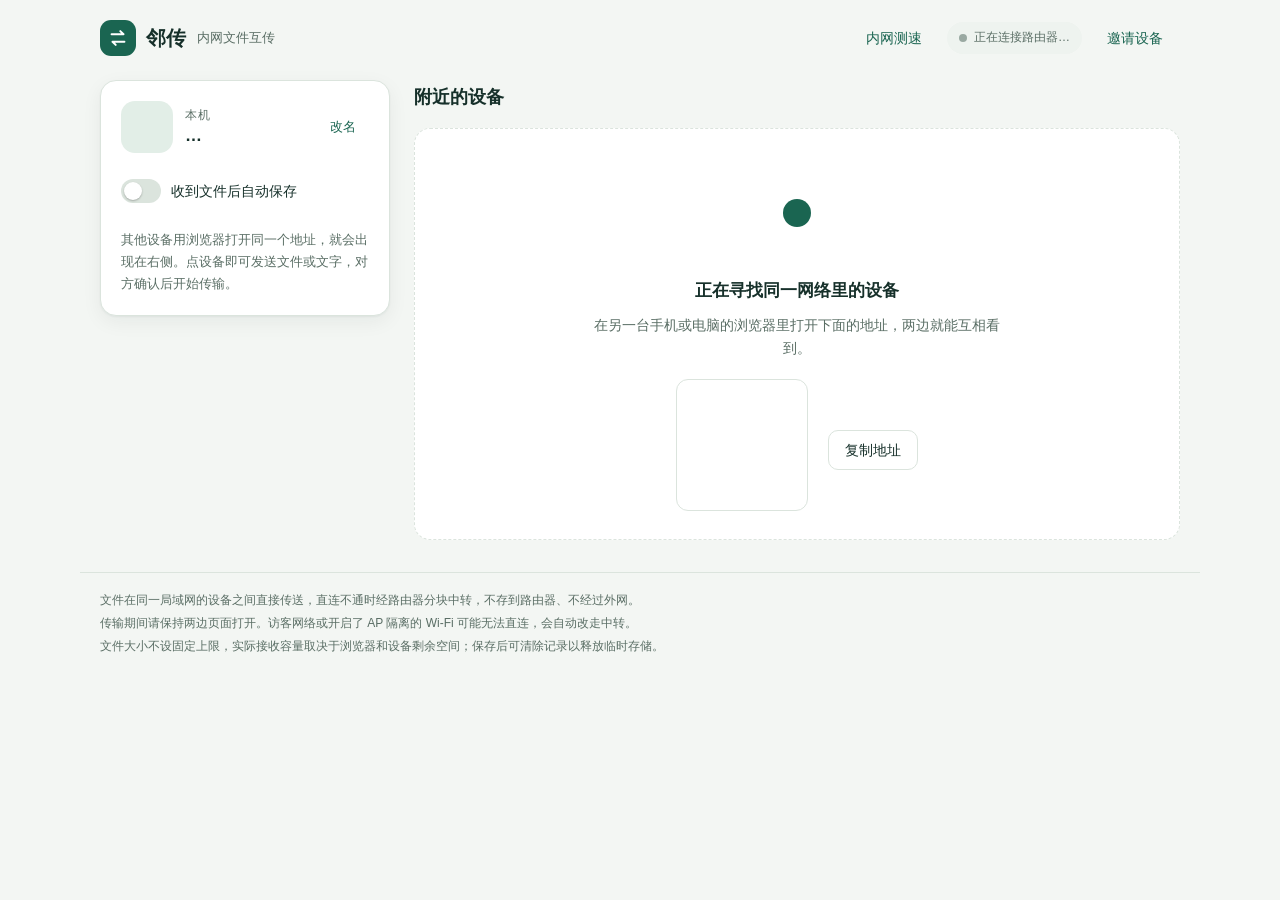
==== files/usr/share/lan-transfer/www/index.html @ baadef51 "Release v2.12.0: add device-to-router LAN speed test" ====
<!doctype html>
<html lang="zh-CN">
<head>
  <meta charset="utf-8">
  <meta name="viewport" content="width=device-width, initial-scale=1, viewport-fit=cover">
  <meta name="color-scheme" content="light dark">
  <meta http-equiv="Content-Security-Policy" content="default-src 'self'; script-src 'self'; style-src 'self'; connect-src 'self'; img-src 'self' data: blob:; object-src 'none'; base-uri 'none'; form-action 'none'">
  <title>邻传 · 内网文件互传</title>
  <link rel="icon" href="data:,">
  <link rel="stylesheet" href="style.css?v=2">
  <script src="qr.js?v=1" defer></script>
  <script src="app.js?v=1" defer></script>
</head>
<body>
  <a class="skip" href="#devices">跳到设备列表</a>
  <header class="topbar">
    <div class="brand">
      <span class="logo" aria-hidden="true"><svg viewBox="0 0 24 24"><path d="M5 8h13l-3.5-3.5M19 16H6l3.5 3.5"/></svg></span>
      <span class="brand-name">邻传</span>
      <span class="brand-sub">内网文件互传</span>
    </div>
    <div class="top-actions">
      <a class="btn ghost page-nav" href="speed.html">内网测速</a>
      <span id="net" class="net" role="status"><i aria-hidden="true"></i><span>正在连接路由器…</span></span>
      <button id="invite" class="btn ghost" type="button">邀请设备</button>
    </div>
  </header>
  <div id="banner" class="banner" role="alert" hidden></div>

  <main class="layout">
    <section class="me" aria-labelledby="me-label">
      <div class="me-card">
        <span id="me-icon" class="avatar big" aria-hidden="true"></span>
        <div class="me-text">
          <p id="me-label" class="eyebrow">本机</p>
          <p id="me-name" class="me-name">…</p>
          <p id="me-dev" class="me-dev"></p>
        </div>
        <button id="rename" class="btn ghost small" type="button">改名</button>
      </div>
      <label class="switch">
        <input id="auto-save" type="checkbox">
        <span class="switch-ui" aria-hidden="true"></span>
        <span>收到文件后自动保存</span>
      </label>
      <p class="hint">其他设备用浏览器打开同一个地址，就会出现在右侧。点设备即可发送文件或文字，对方确认后开始传输。</p>
    </section>

    <section id="devices" class="devices" aria-labelledby="devices-title" tabindex="-1">
      <div class="section-head">
        <h1 id="devices-title">附近的设备</h1>
        <span id="peer-count" class="count" aria-live="polite"></span>
      </div>
      <ul id="peer-list" class="peer-grid"></ul>
      <div id="empty" class="empty">
        <div class="radar" aria-hidden="true"><i></i><i></i><i></i><span></span></div>
        <h2>正在寻找同一网络里的设备</h2>
        <p>在另一台手机或电脑的浏览器里打开下面的地址，两边就能互相看到。</p>
        <div class="invite-inline">
          <div id="empty-qr" class="qr"></div>
          <div class="invite-text">
            <p id="empty-url" class="url"></p>
            <button id="empty-copy" class="btn" type="button">复制地址</button>
          </div>
        </div>
      </div>
    </section>

    <section id="history" class="history" aria-labelledby="history-title" hidden>
      <div class="section-head">
        <h2 id="history-title">传输记录</h2>
        <button id="clear-history" class="btn ghost small" type="button">清除已结束</button>
      </div>
      <div id="transfers" class="transfers"></div>
    </section>
  </main>

  <footer class="foot">
    <p>文件在同一局域网的设备之间直接传送，直连不通时经路由器分块中转，不存到路由器、不经过外网。</p>
    <p>传输期间请保持两边页面打开。访客网络或开启了 AP 隔离的 Wi-Fi 可能无法直连，会自动改走中转。</p>
    <p>文件大小不设固定上限，实际接收容量取决于浏览器和设备剩余空间；保存后可清除记录以释放临时存储。</p>
  </footer>

  <input id="file-input" class="offscreen" type="file" multiple tabindex="-1" aria-hidden="true">
  <div id="toast" class="toast" role="status" aria-live="polite"></div>
</body>
</html>
---- files/usr/share/lan-transfer/www/style.css ----
/* 邻传界面样式：扁平、克制，绿色主色延续 campus-fix 管理页风格。系统字体，不依赖任何外部资源。 */
:root {
  color-scheme: light dark;
  --bg: #f3f6f3;
  --surface: #ffffff;
  --surface-2: #eef3ef;
  --line: #dbe4dd;
  --text: #16302a;
  --muted: #5a6e65;
  --primary: #1a6551;
  --primary-strong: #124c3d;
  --on-primary: #ffffff;
  --primary-soft: #e2eee7;
  --warn: #8a5300;
  --warn-soft: #fbf0dc;
  --danger: #b42318;
  --danger-soft: #fdecea;
  --ok: #17693f;
  --scrim: rgb(10 24 19 / 48%);
  --focus: #2f8a6c;
  --radius: 16px;
  --radius-sm: 10px;
  --shadow: 0 1px 2px rgb(16 40 32 / 5%), 0 6px 20px rgb(16 40 32 / 6%);
  --ease: cubic-bezier(.2, .7, .2, 1);
  --font: -apple-system, BlinkMacSystemFont, "Segoe UI", "PingFang SC", "Hiragino Sans GB", "Microsoft YaHei", "Noto Sans CJK SC", "Source Han Sans SC", sans-serif;
}

@media (prefers-color-scheme: dark) {
  :root {
    --bg: #0e1613;
    --surface: #16211d;
    --surface-2: #1c2a25;
    --line: #2b3b35;
    --text: #e5eee8;
    --muted: #9fb3a9;
    --primary: #45b38d;
    --primary-strong: #63c7a3;
    --on-primary: #05231a;
    --primary-soft: #1b3a30;
    --warn: #f0b75a;
    --warn-soft: #3a2c12;
    --danger: #ff8a7f;
    --danger-soft: #3d1c19;
    --ok: #6fd3a0;
    --scrim: rgb(0 0 0 / 60%);
    --focus: #63c7a3;
    --shadow: 0 1px 2px rgb(0 0 0 / 30%), 0 8px 24px rgb(0 0 0 / 25%);
  }
}

* { box-sizing: border-box; }
html { -webkit-text-size-adjust: 100%; }
body {
  margin: 0;
  min-height: 100dvh;
  font: 15px/1.6 var(--font);
  color: var(--text);
  background: var(--bg);
  -webkit-tap-highlight-color: transparent;
}
[hidden] { display: none !important; }
h1, h2, h3, p { margin: 0; }
button, input, textarea { font: inherit; color: inherit; }
svg { width: 1em; height: 1em; flex: none; }
.icon { fill: none; stroke: currentColor; stroke-width: 1.8; stroke-linecap: round; stroke-linejoin: round; }
:focus-visible { outline: 2px solid var(--focus); outline-offset: 2px; }

.skip {
  position: absolute; left: 12px; top: -48px; z-index: 50;
  padding: 10px 14px; border-radius: var(--radius-sm);
  background: var(--primary); color: var(--on-primary); text-decoration: none;
}
.skip:focus { top: 12px; }
.offscreen { position: fixed; left: -9999px; top: 0; opacity: 0; }

/* 按钮 */
.btn {
  display: inline-flex; align-items: center; justify-content: center; gap: 6px;
  min-height: 40px; padding: 8px 16px;
  border: 1px solid var(--line); border-radius: var(--radius-sm);
  background: var(--surface); color: var(--text);
  font-size: 14px; font-weight: 550; line-height: 1.2; white-space: nowrap;
  cursor: pointer; touch-action: manipulation;
  transition: background-color .15s var(--ease), border-color .15s var(--ease), transform .1s var(--ease);
}
.btn:hover:not(:disabled) { background: var(--surface-2); }
.btn:active:not(:disabled) { transform: scale(.97); }
.btn:disabled { opacity: .45; cursor: not-allowed; }
.btn.primary { background: var(--primary); border-color: var(--primary); color: var(--on-primary); }
.btn.primary:hover:not(:disabled) { background: var(--primary-strong); border-color: var(--primary-strong); }
.btn.ghost { background: transparent; border-color: transparent; color: var(--primary); }
.btn.ghost:hover:not(:disabled) { background: var(--primary-soft); }
.btn.danger { color: var(--danger); }
.btn.small { min-height: 34px; padding: 6px 12px; font-size: 13px; }
.btn svg { font-size: 17px; }
@media (pointer: coarse) {
  .btn, .btn.small { min-height: 44px; }
}

/* 顶栏 */
.topbar {
  display: flex; align-items: center; justify-content: space-between; gap: 12px;
  max-width: 1120px; margin: 0 auto;
  padding: calc(18px + env(safe-area-inset-top)) max(20px, env(safe-area-inset-right)) 18px max(20px, env(safe-area-inset-left));
}
.brand { display: flex; align-items: center; gap: 10px; min-width: 0; }
.logo {
  display: grid; place-items: center; width: 36px; height: 36px; border-radius: 11px;
  background: var(--primary); color: var(--on-primary); font-size: 22px;
}
.logo svg { fill: none; stroke: currentColor; stroke-width: 2.2; stroke-linecap: round; stroke-linejoin: round; }
.brand-name { font-size: 20px; font-weight: 750; letter-spacing: .02em; }
.brand-sub { color: var(--muted); font-size: 13px; white-space: nowrap; }
.top-actions { display: flex; align-items: center; gap: 8px; }
.net {
  display: inline-flex; align-items: center; gap: 7px;
  padding: 6px 12px; border-radius: 999px; background: var(--surface-2);
  color: var(--muted); font-size: 12px; white-space: nowrap;
}
.net i { width: 8px; height: 8px; border-radius: 50%; background: #9aa9a2; }
.net.online i { background: var(--ok); }
.net.offline { background: var(--danger-soft); color: var(--danger); }
.net.offline i { background: var(--danger); }

.banner {
  display: flex; align-items: center; justify-content: space-between; gap: 12px; flex-wrap: wrap;
  max-width: 1080px; margin: 0 auto 12px; padding: 12px 16px; border-radius: var(--radius-sm);
  background: var(--warn-soft); color: var(--warn); font-size: 14px;
}
.banner { margin-left: max(20px, env(safe-area-inset-left)); margin-right: max(20px, env(safe-area-inset-right)); }
@media (min-width: 1121px) { .banner { margin-left: auto; margin-right: auto; } }

/* 主体布局 */
.layout {
  display: grid; grid-template-columns: 290px minmax(0, 1fr); gap: 24px; align-items: start;
  max-width: 1120px; margin: 0 auto;
  padding: 4px max(20px, env(safe-area-inset-right)) 24px max(20px, env(safe-area-inset-left));
}
.history { grid-column: 1 / -1; }
.section-head { display: flex; align-items: center; gap: 12px; margin-bottom: 14px; min-height: 34px; }
.section-head h1, .section-head h2 { font-size: 18px; font-weight: 700; }
.section-head .btn { margin-left: auto; }
.count { color: var(--muted); font-size: 13px; }

/* 本机 */
.me {
  position: sticky; top: 16px;
  display: grid; gap: 16px; padding: 20px;
  border: 1px solid var(--line); border-radius: var(--radius); background: var(--surface); box-shadow: var(--shadow);
}
.me-card { display: flex; align-items: center; gap: 12px; min-width: 0; }
.me-text { min-width: 0; flex: 1; }
.eyebrow { color: var(--muted); font-size: 12px; letter-spacing: .08em; }
.me-name { font-size: 17px; font-weight: 700; overflow-wrap: anywhere; line-height: 1.35; }
.me-dev { color: var(--muted); font-size: 12px; overflow-wrap: anywhere; }
.hint { color: var(--muted); font-size: 13px; line-height: 1.7; }
.avatar {
  display: grid; place-items: center; flex: none;
  width: 44px; height: 44px; border-radius: 14px;
  background: var(--primary-soft); color: var(--primary); font-size: 24px;
}
.avatar.big { width: 52px; height: 52px; font-size: 28px; }

.switch { display: flex; align-items: center; gap: 10px; font-size: 14px; cursor: pointer; min-height: 44px; }
.switch input { position: absolute; opacity: 0; width: 1px; height: 1px; }
.switch-ui {
  position: relative; flex: none; width: 40px; height: 24px; border-radius: 12px;
  background: var(--line); transition: background-color .15s var(--ease);
}
.switch-ui::after {
  content: ""; position: absolute; left: 3px; top: 3px; width: 18px; height: 18px; border-radius: 50%;
  background: #fff; box-shadow: 0 1px 2px rgb(0 0 0 / 25%); transition: transform .15s var(--ease);
}
.switch input:checked + .switch-ui { background: var(--primary); }
.switch input:checked + .switch-ui::after { transform: translateX(16px); }
.switch input:focus-visible + .switch-ui { outline: 2px solid var(--focus); outline-offset: 2px; }

/* 设备网格 */
.devices { min-width: 0; outline: none; }
.peer-grid {
  list-style: none; margin: 0; padding: 0;
  display: grid; grid-template-columns: repeat(auto-fill, minmax(210px, 1fr)); gap: 14px;
}
.peer {
  position: relative; display: flex; flex-direction: column; gap: 14px; min-width: 0;
  padding: 16px; border: 1px solid var(--line); border-radius: var(--radius);
  background: var(--surface); box-shadow: var(--shadow);
  transition: border-color .15s var(--ease), background-color .15s var(--ease);
  animation: rise .25s var(--ease);
}
.peer.drop { border: 2px dashed var(--primary); background: var(--primary-soft); padding: 15px; }
.peer.drop::after {
  content: "松手即发送"; position: absolute; top: 0; right: 0; bottom: 0; left: 0; display: grid; place-items: center;
  border-radius: var(--radius); background: rgb(26 101 81 / 88%); color: #fff; font-weight: 700;
}
.peer-top { display: flex; gap: 12px; align-items: flex-start; min-width: 0; }
.peer-text { min-width: 0; flex: 1; display: grid; gap: 2px; }
.peer-name { font-size: 16px; font-weight: 700; line-height: 1.35; overflow-wrap: anywhere; }
.peer-meta { color: var(--muted); font-size: 12px; overflow-wrap: anywhere; }
.peer-tags { display: flex; flex-wrap: wrap; gap: 6px; margin-top: 4px; }
.tag {
  display: inline-flex; align-items: center; gap: 4px;
  padding: 1px 8px; border-radius: 999px; font-size: 11px; line-height: 20px;
  background: var(--surface-2); color: var(--muted);
}
.tag.direct { background: var(--primary-soft); color: var(--primary); }
.tag.relay { background: var(--warn-soft); color: var(--warn); }
.tag.busy::before {
  content: ""; width: 8px; height: 8px; border-radius: 50%;
  border: 1.5px solid currentColor; border-right-color: transparent; animation: spin .8s linear infinite;
}
.peer-actions { display: flex; gap: 8px; margin-top: auto; }
.peer-actions .btn { flex: 1; padding-left: 10px; padding-right: 10px; }
.peer-bar { display: block; height: 4px; border-radius: 2px; background: var(--surface-2); overflow: hidden; margin-top: -4px; }
.peer-bar i { display: block; height: 100%; background: var(--primary); transform-origin: left; transform: scaleX(0); transition: transform .3s linear; }

/* 空状态 */
.empty {
  display: grid; justify-items: center; gap: 10px; text-align: center;
  padding: 36px 20px 28px; border: 1px dashed var(--line); border-radius: var(--radius); background: var(--surface);
}
.empty h2 { font-size: 17px; }
.empty > p { color: var(--muted); font-size: 14px; max-width: 30em; }
.radar { position: relative; width: 96px; height: 96px; margin-bottom: 6px; }
.radar i {
  position: absolute; top: 0; right: 0; bottom: 0; left: 0; border-radius: 50%; border: 2px solid var(--primary);
  opacity: 0; animation: ping 2.4s var(--ease) infinite;
}
.radar i:nth-child(2) { animation-delay: .8s; }
.radar i:nth-child(3) { animation-delay: 1.6s; }
.radar span {
  position: absolute; top: 34px; right: 34px; bottom: 34px; left: 34px; border-radius: 50%; background: var(--primary);
}
.invite-inline { display: flex; align-items: center; gap: 20px; margin-top: 10px; text-align: left; flex-wrap: wrap; justify-content: center; }
.invite-text { display: grid; gap: 10px; justify-items: start; }
.qr { width: 132px; height: 132px; padding: 6px; border-radius: 12px; background: #fff; border: 1px solid var(--line); }
.qr svg { width: 100%; height: 100%; display: block; }
.url {
  font: 600 16px/1.4 ui-monospace, "SFMono-Regular", Consolas, monospace;
  color: var(--text); overflow-wrap: anywhere; user-select: all;
}

/* 传输记录 */
.transfers { display: grid; gap: 12px; }
.xfer {
  display: grid; gap: 10px; padding: 16px 18px;
  border: 1px solid var(--line); border-radius: var(--radius); background: var(--surface); box-shadow: var(--shadow);
  animation: rise .25s var(--ease);
}
.xfer-head { display: flex; align-items: flex-start; gap: 12px; min-width: 0; }
.xfer-icon {
  display: grid; place-items: center; flex: none; width: 36px; height: 36px; border-radius: 11px;
  background: var(--primary-soft); color: var(--primary); font-size: 20px;
}
.xfer.in .xfer-icon { background: var(--surface-2); color: var(--text); }
.xfer-title { min-width: 0; flex: 1; display: grid; }
.xfer-title strong { font-size: 15px; overflow-wrap: anywhere; }
.xfer-meta { color: var(--muted); font-size: 12px; }
.xfer-actions { display: flex; gap: 6px; flex-wrap: wrap; justify-content: flex-end; }
.bar { height: 6px; border-radius: 3px; background: var(--surface-2); overflow: hidden; }
.bar i { display: block; height: 100%; background: var(--primary); transform-origin: left; transform: scaleX(0); transition: transform .3s linear; }
.xfer[data-state="failed"] .bar i, .xfer[data-state="cancelled"] .bar i, .xfer[data-state="rejected"] .bar i { background: var(--muted); }
.xfer-status { font-size: 13px; color: var(--muted); font-variant-numeric: tabular-nums; overflow-wrap: anywhere; }
.xfer[data-state="failed"] .xfer-status, .xfer[data-state="rejected"] .xfer-status { color: var(--danger); }
.xfer[data-state="done"] .xfer-status { color: var(--ok); }
.xfer-files { list-style: none; margin: 0; padding: 0; display: grid; gap: 2px; }
.xfer-files li {
  display: flex; align-items: center; gap: 10px; min-height: 44px; padding: 4px 0;
  border-top: 1px solid var(--line); font-size: 13px;
}
.xfer-files li:first-child { border-top: 0; }
.thumb {
  flex: none; width: 36px; height: 36px; border-radius: 8px; object-fit: cover;
  background: var(--surface-2); display: grid; place-items: center; color: var(--muted); font-size: 18px;
}
.fname { flex: 1; min-width: 0; overflow-wrap: anywhere; line-height: 1.4; }
.fsize { color: var(--muted); font-size: 12px; white-space: nowrap; font-variant-numeric: tabular-nums; }
.fstate { width: 18px; color: var(--ok); font-size: 16px; display: grid; place-items: center; }
.more { justify-self: start; }
.xfer-text {
  white-space: pre-wrap; overflow-wrap: anywhere; font-size: 14px; line-height: 1.7;
  max-height: 9.6em; overflow: hidden; padding: 10px 12px; border-radius: var(--radius-sm); background: var(--surface-2);
}
.xfer-text.open { max-height: none; }

.foot {
  max-width: 1120px; margin: 8px auto 0; display: grid; gap: 4px;
  padding: 18px max(20px, env(safe-area-inset-right)) calc(28px + env(safe-area-inset-bottom)) max(20px, env(safe-area-inset-left));
  color: var(--muted); font-size: 12px; border-top: 1px solid var(--line);
}

/* 对话框 */
.overlay {
  position: fixed; top: 0; right: 0; bottom: 0; left: 0; z-index: 40; display: grid; place-items: center; padding: 20px;
  background: var(--scrim); animation: fade .18s var(--ease);
}
.dialog {
  width: min(460px, 100%); max-height: calc(100dvh - 40px); overflow: auto;
  display: grid; gap: 16px; padding: 22px;
  border-radius: 20px; background: var(--surface); color: var(--text); box-shadow: 0 20px 60px rgb(0 0 0 / 25%);
  animation: pop .2s var(--ease);
}
.dialog h2 { font-size: 18px; line-height: 1.4; overflow-wrap: anywhere; }
.dialog-body { display: grid; gap: 12px; font-size: 14px; min-width: 0; }
.dialog-body .muted { color: var(--muted); font-size: 13px; }
.dialog-actions { display: flex; gap: 10px; justify-content: flex-end; flex-wrap: wrap; }
.dialog-actions .btn { min-width: 92px; }
.dialog textarea, .dialog input[type="text"] {
  width: 100%; border: 1px solid var(--line); border-radius: var(--radius-sm);
  padding: 12px; background: var(--bg); font-size: 16px; line-height: 1.6; resize: vertical;
}
.dialog textarea { min-height: 140px; }
.counter { justify-self: end; color: var(--muted); font-size: 12px; font-variant-numeric: tabular-nums; }
.file-peek { list-style: none; margin: 0; padding: 0; display: grid; gap: 6px; }
.file-peek li { display: flex; gap: 10px; align-items: center; font-size: 13px; }
.message {
  white-space: pre-wrap; overflow-wrap: anywhere; max-height: 50dvh; overflow: auto;
  padding: 12px 14px; border-radius: var(--radius-sm); background: var(--surface-2); font-size: 15px; line-height: 1.7;
  user-select: text;
}
.qr-large { width: min(240px, 70vw); height: min(240px, 70vw); justify-self: center; padding: 8px; border-radius: 14px; background: #fff; border: 1px solid var(--line); }
.qr-large svg { width: 100%; height: 100%; display: block; }
.note { font-size: 12px; color: var(--warn); background: var(--warn-soft); padding: 8px 10px; border-radius: 8px; }

.toast {
  position: fixed; left: 50%; bottom: calc(24px + env(safe-area-inset-bottom)); z-index: 60;
  max-width: min(92vw, 520px); padding: 12px 18px; border-radius: 12px;
  background: #1f2d28; color: #f2f7f4; font-size: 14px; box-shadow: 0 10px 30px rgb(0 0 0 / 25%);
  transform: translate(-50%, 16px); opacity: 0; pointer-events: none;
  transition: opacity .2s var(--ease), transform .2s var(--ease);
}
.toast.show { opacity: 1; transform: translate(-50%, 0); }
.toast.error { background: #7a1d14; }

@keyframes ping { 0% { transform: scale(.35); opacity: .75; } 100% { transform: scale(1); opacity: 0; } }
@keyframes spin { to { transform: rotate(360deg); } }
@keyframes rise { from { opacity: 0; transform: translateY(6px); } }
@keyframes fade { from { opacity: 0; } }
@keyframes pop { from { opacity: 0; transform: translateY(10px) scale(.98); } }

@media (max-width: 860px) {
  .layout { grid-template-columns: 1fr; gap: 18px; }
  .me { position: static; padding: 16px; gap: 12px; }
  .hint { display: none; }
}
@media (max-width: 560px) {
  body { font-size: 15px; }
  .topbar { padding-top: calc(14px + env(safe-area-inset-top)); padding-bottom: 12px; }
  .brand-sub { display: none; }
  .net span { display: none; }
  .net { padding: 8px; }
  .peer-grid { grid-template-columns: repeat(auto-fill, minmax(150px, 1fr)); gap: 10px; }
  .peer { padding: 14px; gap: 12px; }
  .peer-actions { flex-direction: column; }
  .peer-top { flex-direction: column; gap: 10px; }
  .xfer { padding: 14px; }
  .xfer-head { flex-wrap: wrap; }
  .xfer-actions { width: 100%; justify-content: flex-start; }
  .overlay { place-items: end center; padding: 0; }
  .dialog {
    width: 100%; max-height: 88dvh; border-radius: 20px 20px 0 0;
    padding: 20px 20px calc(20px + env(safe-area-inset-bottom));
  }
  .dialog-actions .btn { flex: 1; }
  .invite-inline { flex-direction: column; text-align: center; }
  .invite-text { justify-items: center; }
}
@media (prefers-reduced-motion: reduce) {
  *, *::before, *::after { animation: none !important; transition: none !important; }
  .radar i { opacity: .25; transform: scale(.7); }
}

/* 当前设备与路由器的测速页面 */
.page-nav { text-decoration: none; }
.speed-panel { grid-column: 1 / -1; padding: 24px; display: grid; gap: 18px; background: var(--surface); border: 1px solid var(--line); border-radius: var(--radius); box-shadow: var(--shadow); }
.speed-intro, .speed-note { color: var(--muted); }
.speed-note { font-size: 12px; }
.speed-controls { display: flex; align-items: end; gap: 12px; flex-wrap: wrap; }
.speed-controls label { display: grid; gap: 6px; font-size: 13px; }
.speed-controls select { max-width: 100%; min-height: 40px; padding: 8px 12px; border: 1px solid var(--line); border-radius: var(--radius-sm); color: var(--text); background: var(--surface-2); font: inherit; }
.speed-results { display: grid; grid-template-columns: repeat(3, minmax(0, 1fr)); gap: 12px; }
.speed-metric { display: grid; gap: 6px; padding: 18px; background: var(--surface-2); border-radius: var(--radius-sm); min-width: 0; overflow-wrap: anywhere; }
.speed-metric > span, .speed-metric small { color: var(--muted); font-size: 12px; }
.speed-metric strong { font-size: clamp(20px, 3vw, 32px); font-variant-numeric: tabular-nums; }
#speed-progress { width: 100%; height: 8px; accent-color: var(--primary); }
@media (max-width: 560px) {
  .speed-panel { padding: 16px; }
  .speed-controls label { width: 100%; }
  .speed-results { grid-template-columns: 1fr; }
  .speed-metric { padding: 12px 16px; }
  .top-actions { gap: 2px; }
  .page-nav { padding: 8px; }
}
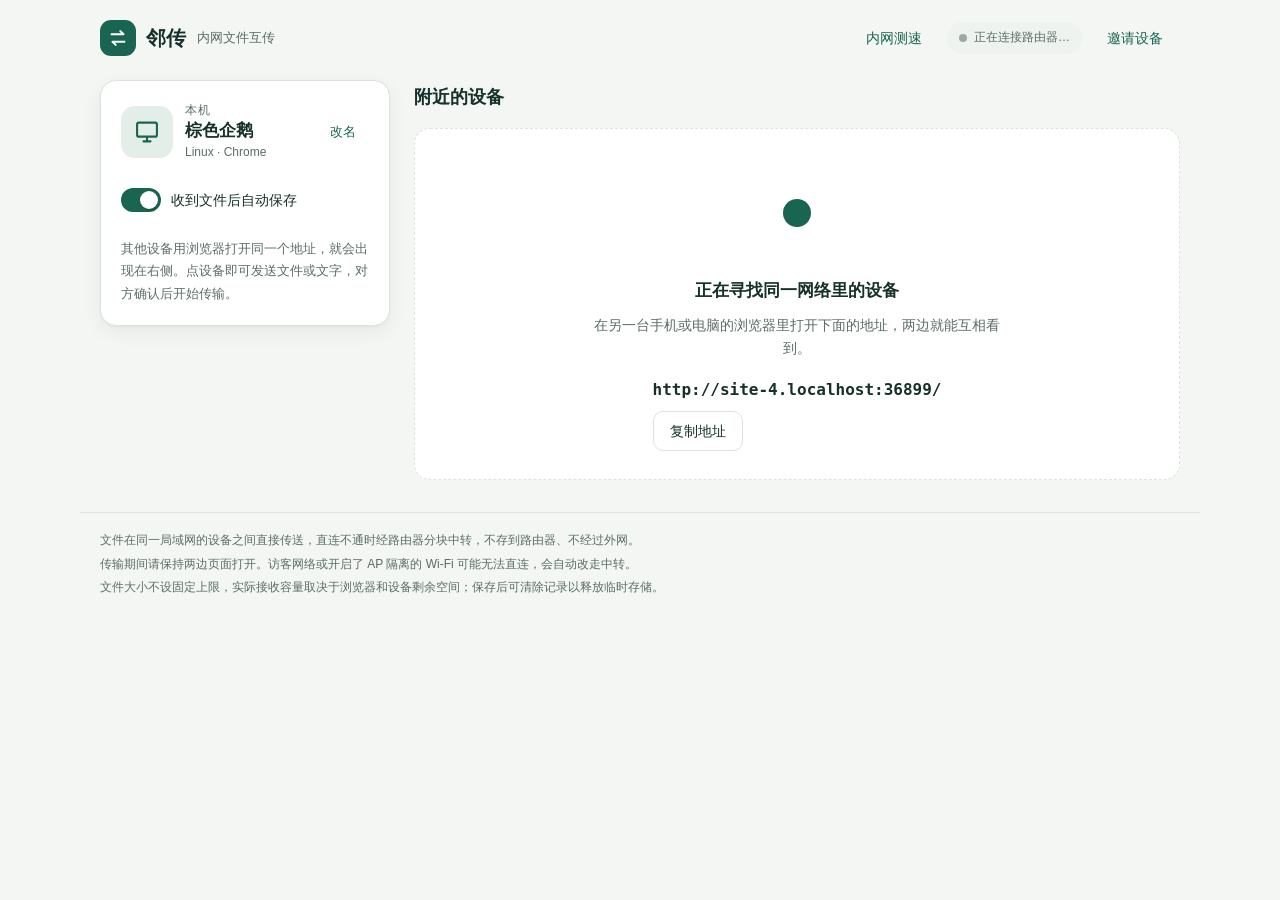
==== commit 3114267e: "Fix relay cancellation racing with chunk cleanup" ====
--- a/files/usr/share/lan-transfer/www/index.html
+++ b/files/usr/share/lan-transfer/www/index.html
@@ -9,7 +9,7 @@
   <link rel="icon" href="data:,">
   <link rel="stylesheet" href="style.css?v=2">
   <script src="qr.js?v=1" defer></script>
-  <script src="app.js?v=1" defer></script>
+  <script src="app.js?v=2" defer></script>
 </head>
 <body>
   <a class="skip" href="#devices">跳到设备列表</a>
